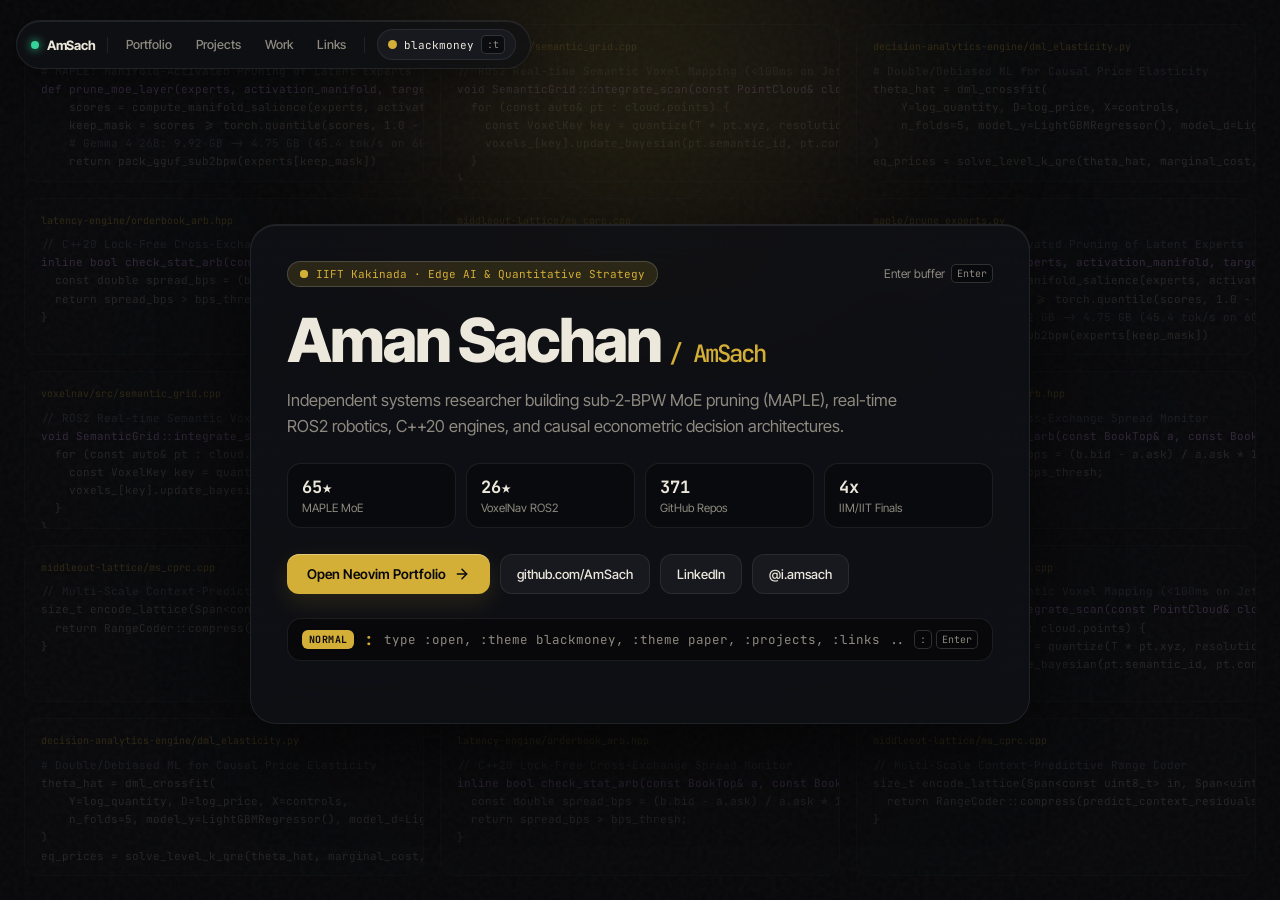
==== index.html @ d87b83f7 "Initial commit: AmSach Neovim-inspired portfolio" ====
<!DOCTYPE html>
<html lang="en">
<head>
  <meta charset="UTF-8">
  <meta name="viewport" content="width=device-width, initial-scale=1.0">
  <title>Aman Sachan (AmSach) | Systems Researcher &amp; Data Strategist</title>
  <meta name="description" content="Aman Sachan (AmSach) - Independent systems researcher working on edge AI, MoE model compression (MAPLE), C++ engines, and econometric decision systems.">
  <link rel="icon" type="image/svg+xml" href="./favicon.svg">
  <link rel="preconnect" href="https://fonts.googleapis.com">
  <link rel="preconnect" href="https://fonts.gstatic.com" crossorigin>
  <link href="https://fonts.googleapis.com/css2?family=Inter+Tight:wght@400;500;600;700;800&family=JetBrains+Mono:wght@400;500;600&display=swap" rel="stylesheet">
  <link rel="stylesheet" href="./glimpse.css">
</head>
<body>
  <div class="noise-layer" aria-hidden="true"></div>
  <div class="ambient-glow" aria-hidden="true"></div>

  <!-- Animated Code Wall -->
  <div id="code-wall" class="code-wall" aria-hidden="true"></div>

  <!-- Floating Dynamic Island Nav -->
  <header class="floating-nav-wrap">
    <nav class="floating-nav" aria-label="Primary navigation">
      <a href="./" class="brand-pill">
        <span class="status-dot"></span>
        <span>AmSach</span>
      </a>
      <span class="nav-divider"></span>
      <a href="./site/" class="nav-link">Portfolio</a>
      <a href="./site/#projects" class="nav-link">Projects</a>
      <a href="./site/#experience" class="nav-link">Work</a>
      <a href="./site/#links" class="nav-link">Links</a>
      <span class="nav-divider"></span>
      <button id="theme-cycle-btn" class="theme-pill" type="button" title="Switch theme (:theme)">
        <span class="theme-swatch" id="theme-swatch"></span>
        <span id="theme-label">blackmoney</span>
        <kbd>:t</kbd>
      </button>
    </nav>
  </header>

  <!-- Center Hero Stage -->
  <main class="hero-stage">
    <div class="hero-card">
      <div class="hero-top-row">
        <div class="live-chip">
          <span class="ping-wrap">
            <span class="ping-ring"></span>
            <span class="ping-core"></span>
          </span>
          <span>IIFT Kakinada &middot; Edge AI &amp; Quantitative Strategy</span>
        </div>
        <div class="kbd-hint">
          <span>Enter buffer</span>
          <kbd>Enter</kbd>
        </div>
      </div>

      <h1 class="hero-title">
        Aman Sachan
        <span class="hero-handle">/ AmSach</span>
      </h1>

      <p class="hero-tagline">
        Independent systems researcher building sub-2-BPW MoE pruning (MAPLE), real-time ROS2 robotics, C++20 engines, and causal econometric decision architectures.
      </p>

      <div class="hero-metrics">
        <div class="metric-pill">
          <span class="metric-val">65★</span>
          <span class="metric-lbl">MAPLE MoE</span>
        </div>
        <div class="metric-pill">
          <span class="metric-val">26★</span>
          <span class="metric-lbl">VoxelNav ROS2</span>
        </div>
        <div class="metric-pill">
          <span class="metric-val">371</span>
          <span class="metric-lbl">GitHub Repos</span>
        </div>
        <div class="metric-pill">
          <span class="metric-val">4x</span>
          <span class="metric-lbl">IIM/IIT Finals</span>
        </div>
      </div>

      <div class="hero-actions">
        <a href="./site/" class="btn-primary">
          <span>Open Neovim Portfolio</span>
          <svg width="16" height="16" viewBox="0 0 24 24" fill="none" stroke="currentColor" stroke-width="2.2" stroke-linecap="round" stroke-linejoin="round"><path d="M5 12h14"/><path d="m12 5 7 7-7 7"/></svg>
        </a>
        <a href="https://github.com/AmSach" target="_blank" rel="noopener noreferrer" class="btn-secondary">
          <span>github.com/AmSach</span>
        </a>
        <a href="https://www.linkedin.com/in/theamansachan" target="_blank" rel="noopener noreferrer" class="btn-secondary">
          <span>LinkedIn</span>
        </a>
        <a href="https://www.instagram.com/i.amsach" target="_blank" rel="noopener noreferrer" class="btn-secondary">
          <span>@i.amsach</span>
        </a>
      </div>

      <!-- Neovim Command Bar -->
      <form id="cmd-form" class="nvim-cmd-bar" autocomplete="off">
        <span class="cmd-mode">NORMAL</span>
        <span class="cmd-colon">:</span>
        <input id="cmd-input" type="text" placeholder="type :open, :theme blackmoney, :theme paper, :projects, :links ..." aria-label="Neovim command input">
        <div class="cmd-shortcuts">
          <kbd>:</kbd>
          <kbd>Enter</kbd>
        </div>
      </form>
      <div id="cmd-feedback" class="cmd-feedback" aria-live="polite"></div>
    </div>
  </main>

  <script src="./glimpse.js" type="module"></script>
</body>
</html>
---- glimpse.css ----
:root {
  --bg: #08080a;
  --surface: #101115;
  --surface-hover: #17191f;
  --border: rgba(255, 255, 255, 0.08);
  --border-strong: rgba(255, 255, 255, 0.16);
  --text: #ede8dc;
  --muted: #8e8a80;
  --accent: #d4af37;
  --accent-soft: rgba(212, 175, 55, 0.14);
  --keyword: #c792ea;
  --string: #c3e88d;
  --number: #f78c6c;
  --comment: #5c6370;
  --ease-spring: cubic-bezier(0.16, 1, 0.3, 1);
}

*, *::before, *::after {
  box-sizing: border-box;
  margin: 0;
  padding: 0;
}

html, body {
  min-height: 100%;
  background-color: var(--bg);
  color: var(--text);
  font-family: 'Inter Tight', system-ui, -apple-system, sans-serif;
  overflow-x: hidden;
  transition: background-color 300ms var(--ease-spring), color 300ms var(--ease-spring);
}

.noise-layer {
  position: fixed;
  inset: 0;
  pointer-events: none;
  z-index: 1;
  opacity: 0.035;
  background-image: url("data:image/svg+xml,%3Csvg viewBox='0 0 200 200' xmlns='http://www.w3.org/2000/svg'%3E%3Cfilter id='n'%3E%3CfeTurbulence type='fractalNoise' baseFrequency='0.85' numOctaves='3' stitchTiles='stitch'/%3E%3C/filter%3E%3Crect width='100%25' height='100%25' filter='url(%23n)'/%3E%3C/svg%3E");
}

.ambient-glow {
  position: fixed;
  top: -20vh;
  left: 50%;
  transform: translateX(-50%);
  width: 900px;
  height: 520px;
  background: radial-gradient(circle, var(--accent-soft) 0%, transparent 68%);
  filter: blur(70px);
  pointer-events: none;
  z-index: 1;
}

.code-wall {
  position: fixed;
  inset: 0;
  z-index: 0;
  display: grid;
  grid-template-columns: repeat(auto-fill, minmax(360px, 1fr));
  gap: 16px;
  padding: 24px;
  opacity: 0.22;
  pointer-events: none;
  mask-image: radial-gradient(circle at 50% 50%, rgba(0,0,0,0.35) 0%, rgba(0,0,0,0.95) 70%);
  -webkit-mask-image: radial-gradient(circle at 50% 50%, rgba(0,0,0,0.35) 0%, rgba(0,0,0,0.95) 70%);
}

.wall-block {
  font-family: 'JetBrains Mono', monospace;
  font-size: 11px;
  line-height: 1.65;
  padding: 14px 16px;
  border-radius: 14px;
  border: 1px solid var(--border);
  background: color-mix(in srgb, var(--surface) 60%, transparent);
  overflow: hidden;
  animation: wallFloat 14s ease-in-out infinite alternate;
}

.wall-file {
  color: var(--accent);
  font-size: 10px;
  margin-bottom: 6px;
  opacity: 0.85;
}

.wall-line {
  white-space: pre;
  color: var(--muted);
}

.wall-line.is-comment { color: var(--comment); }
.wall-line.is-kw { color: var(--keyword); }

@keyframes wallFloat {
  from { transform: translateY(0px); }
  to { transform: translateY(-10px); }
}

.floating-nav-wrap {
  position: fixed;
  top: 20px;
  inset-x: 0;
  z-index: 40;
  display: flex;
  justify-content: center;
  padding: 0 16px;
  pointer-events: none;
}

.floating-nav {
  pointer-events: auto;
  display: flex;
  align-items: center;
  gap: 12px;
  padding: 8px 14px;
  border-radius: 999px;
  background: color-mix(in srgb, var(--surface) 78%, transparent);
  backdrop-filter: blur(18px) saturate(180%);
  -webkit-backdrop-filter: blur(18px) saturate(180%);
  border: 1px solid var(--border);
  box-shadow: 0 12px 36px rgba(0, 0, 0, 0.35), inset 0 1px 0 rgba(255, 255, 255, 0.08);
  transition: border-color 220ms var(--ease-spring), transform 220ms var(--ease-spring);
}

.floating-nav:hover {
  border-color: var(--border-strong);
}

.brand-pill {
  display: inline-flex;
  align-items: center;
  gap: 8px;
  font-weight: 700;
  font-size: 13px;
  color: var(--text);
  text-decoration: none;
  letter-spacing: -0.02em;
}

.status-dot {
  width: 8px;
  height: 8px;
  border-radius: 50%;
  background: #34d399;
  box-shadow: 0 0 10px #34d399;
}

.nav-divider {
  width: 1px;
  height: 16px;
  background: var(--border);
}

.nav-link {
  font-size: 12.5px;
  font-weight: 500;
  color: var(--muted);
  text-decoration: none;
  padding: 4px 6px;
  border-radius: 8px;
  transition: color 180ms ease, background-color 180ms ease;
}

.nav-link:hover {
  color: var(--text);
  background: var(--accent-soft);
}

.theme-pill {
  display: inline-flex;
  align-items: center;
  gap: 7px;
  padding: 5px 10px;
  border-radius: 999px;
  border: 1px solid var(--border);
  background: var(--surface-hover);
  color: var(--text);
  font-family: 'JetBrains Mono', monospace;
  font-size: 11px;
  cursor: pointer;
  transition: transform 180ms var(--ease-spring), border-color 180ms ease;
}

.theme-pill:hover {
  border-color: var(--border-strong);
}

.theme-pill:active {
  transform: scale(0.96);
}

.theme-swatch {
  width: 9px;
  height: 9px;
  border-radius: 50%;
  background: var(--accent);
}

kbd {
  font-family: 'JetBrains Mono', monospace;
  font-size: 10px;
  padding: 2px 5px;
  border-radius: 5px;
  border: 1px solid var(--border-strong);
  background: color-mix(in srgb, var(--bg) 70%, transparent);
  color: var(--muted);
}

.hero-stage {
  position: relative;
  z-index: 10;
  min-height: 100vh;
  display: flex;
  align-items: center;
  justify-content: center;
  padding: 96px 20px 48px;
}

.hero-card {
  width: 100%;
  max-width: 780px;
  padding: 36px;
  border-radius: 26px;
  background: color-mix(in srgb, var(--surface) 86%, transparent);
  backdrop-filter: blur(24px) saturate(160%);
  -webkit-backdrop-filter: blur(24px) saturate(160%);
  border: 1px solid var(--border);
  box-shadow: 0 28px 80px rgba(0, 0, 0, 0.55), inset 0 1px 0 rgba(255, 255, 255, 0.08);
  animation: cardEnter 520ms var(--ease-spring) both;
}

@keyframes cardEnter {
  from { opacity: 0; transform: translateY(14px) scale(0.985); }
  to { opacity: 1; transform: translateY(0) scale(1); }
}

.hero-top-row {
  display: flex;
  flex-wrap: wrap;
  align-items: center;
  justify-content: space-between;
  gap: 12px;
  margin-bottom: 22px;
}

.live-chip {
  display: inline-flex;
  align-items: center;
  gap: 8px;
  padding: 5px 12px;
  border-radius: 999px;
  background: var(--accent-soft);
  border: 1px solid var(--border-strong);
  font-family: 'JetBrains Mono', monospace;
  font-size: 11px;
  color: var(--accent);
}

.ping-wrap {
  position: relative;
  display: inline-flex;
  width: 8px;
  height: 8px;
}

.ping-ring {
  position: absolute;
  inset: 0;
  border-radius: 50%;
  background: var(--accent);
  opacity: 0.7;
  animation: ping 1.8s cubic-bezier(0, 0, 0.2, 1) infinite;
}

.ping-core {
  position: relative;
  width: 8px;
  height: 8px;
  border-radius: 50%;
  background: var(--accent);
}

@keyframes ping {
  75%, 100% { transform: scale(2.1); opacity: 0; }
}

.kbd-hint {
  display: inline-flex;
  align-items: center;
  gap: 6px;
  font-size: 12px;
  color: var(--muted);
}

.hero-title {
  font-size: clamp(2.4rem, 5.5vw, 3.8rem);
  font-weight: 800;
  letter-spacing: -0.035em;
  line-height: 1.05;
  margin-bottom: 14px;
}

.hero-handle {
  font-family: 'JetBrains Mono', monospace;
  font-size: clamp(1.1rem, 2.5vw, 1.5rem);
  font-weight: 500;
  color: var(--accent);
}

.hero-tagline {
  font-size: 16.5px;
  line-height: 1.6;
  color: var(--muted);
  max-width: 640px;
  margin-bottom: 24px;
}

.hero-metrics {
  display: grid;
  grid-template-columns: repeat(4, minmax(0, 1fr));
  gap: 10px;
  margin-bottom: 26px;
}

.metric-pill {
  padding: 12px 14px;
  border-radius: 14px;
  border: 1px solid var(--border);
  background: color-mix(in srgb, var(--bg) 55%, transparent);
  display: flex;
  flex-direction: column;
  gap: 3px;
}

.metric-val {
  font-family: 'JetBrains Mono', monospace;
  font-size: 17px;
  font-weight: 700;
  color: var(--text);
}

.metric-lbl {
  font-size: 11.5px;
  color: var(--muted);
}

.hero-actions {
  display: flex;
  flex-wrap: wrap;
  gap: 10px;
  margin-bottom: 24px;
}

.btn-primary {
  display: inline-flex;
  align-items: center;
  gap: 8px;
  padding: 11px 20px;
  border-radius: 12px;
  font-size: 13.5px;
  font-weight: 600;
  text-decoration: none;
  background: var(--accent);
  color: #09090b;
  box-shadow: 0 8px 24px var(--accent-soft), inset 0 1px 0 rgba(255, 255, 255, 0.35);
  transition: transform 200ms var(--ease-spring), filter 180ms ease;
}

.btn-primary:hover {
  filter: brightness(1.08);
  transform: translateY(-1px);
}

.btn-primary:active {
  transform: scale(0.97);
}

.btn-secondary {
  display: inline-flex;
  align-items: center;
  gap: 7px;
  padding: 11px 16px;
  border-radius: 12px;
  font-size: 13px;
  font-weight: 500;
  text-decoration: none;
  color: var(--text);
  background: var(--surface-hover);
  border: 1px solid var(--border);
  transition: transform 200ms var(--ease-spring), border-color 180ms ease, background-color 180ms ease;
}

.btn-secondary:hover {
  border-color: var(--border-strong);
  transform: translateY(-1px);
}

.btn-secondary:active {
  transform: scale(0.97);
}

.nvim-cmd-bar {
  display: flex;
  align-items: center;
  gap: 10px;
  padding: 10px 14px;
  border-radius: 14px;
  border: 1px solid var(--border);
  background: color-mix(in srgb, var(--bg) 82%, transparent);
  font-family: 'JetBrains Mono', monospace;
}

.cmd-mode {
  font-size: 10px;
  font-weight: 700;
  padding: 3px 7px;
  border-radius: 6px;
  background: var(--accent);
  color: #09090b;
  letter-spacing: 0.04em;
}

.cmd-colon {
  color: var(--accent);
  font-weight: 700;
}

.nvim-cmd-bar input {
  flex: 1;
  background: transparent;
  border: none;
  outline: none;
  color: var(--text);
  font-family: inherit;
  font-size: 12.5px;
}

.nvim-cmd-bar input::placeholder {
  color: var(--muted);
}

.cmd-shortcuts {
  display: flex;
  gap: 4px;
}

.cmd-feedback {
  margin-top: 8px;
  min-height: 18px;
  font-family: 'JetBrains Mono', monospace;
  font-size: 11.5px;
  color: var(--accent);
}

@media (max-width: 680px) {
  .hero-card { padding: 24px 20px; }
  .hero-metrics { grid-template-columns: repeat(2, minmax(0, 1fr)); }
  .nav-link { display: none; }
}
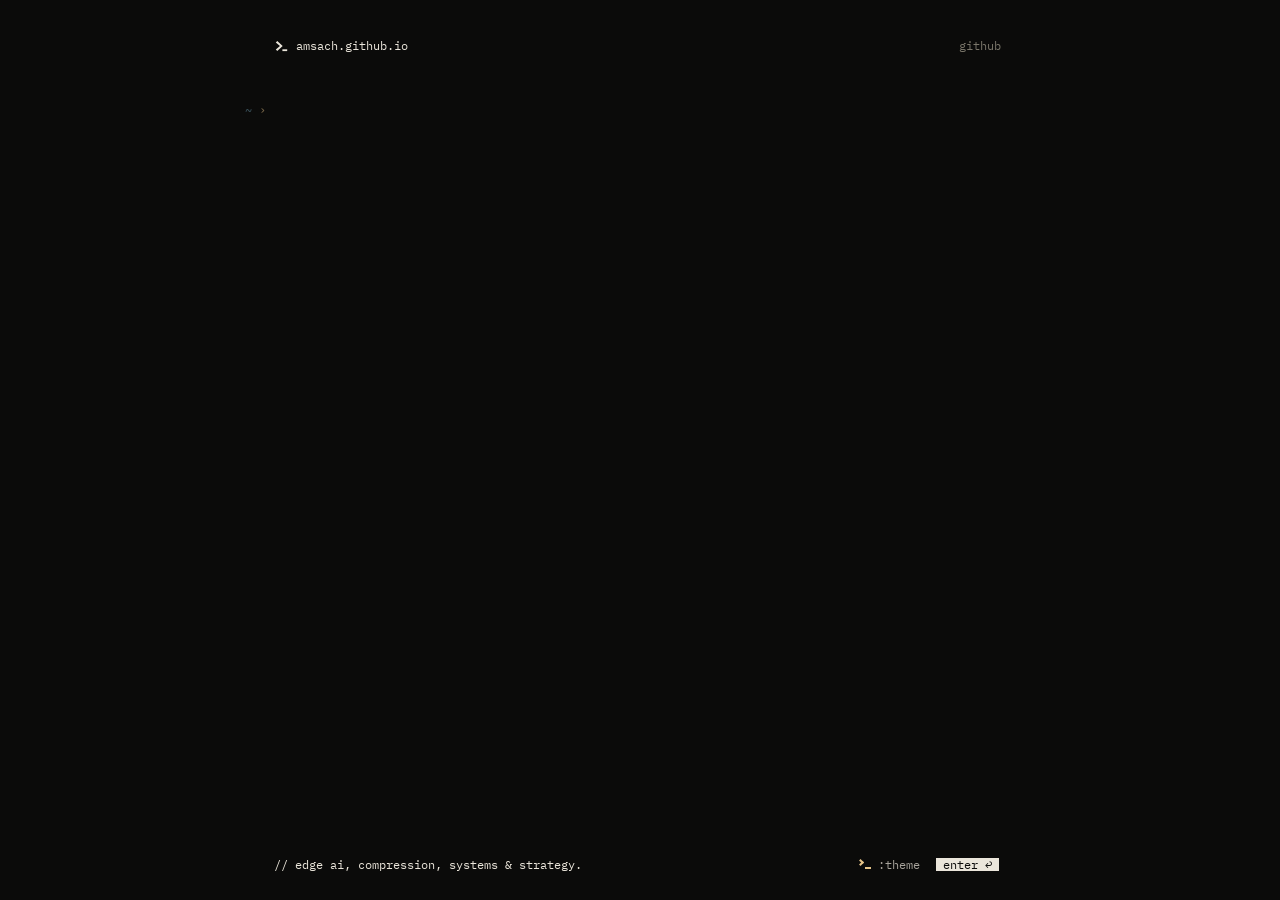
==== commit 3b4d86ab: "Rebuild on authentic dev-portfolio-template with AmSach data" ====
--- a/index.html
+++ b/index.html
@@ -1,119 +1,38 @@
-<!DOCTYPE html>
+<!doctype html>
 <html lang="en">
 <head>
-  <meta charset="UTF-8">
-  <meta name="viewport" content="width=device-width, initial-scale=1.0">
-  <title>Aman Sachan (AmSach) | Systems Researcher &amp; Data Strategist</title>
-  <meta name="description" content="Aman Sachan (AmSach) - Independent systems researcher working on edge AI, MoE model compression (MAPLE), C++ engines, and econometric decision systems.">
-  <link rel="icon" type="image/svg+xml" href="./favicon.svg">
-  <link rel="preconnect" href="https://fonts.googleapis.com">
-  <link rel="preconnect" href="https://fonts.gstatic.com" crossorigin>
-  <link href="https://fonts.googleapis.com/css2?family=Inter+Tight:wght@400;500;600;700;800&family=JetBrains+Mono:wght@400;500;600&display=swap" rel="stylesheet">
-  <link rel="stylesheet" href="./glimpse.css">
+<meta charset="utf-8">
+<meta name="viewport" content="width=device-width, initial-scale=1">
+<title>amsach.github.io</title>
+<meta name="description" content="amsach.github.io — a quiet wall of code. edge ai, compression, systems &amp; strategy.">
+<link rel="icon" href="/favicon.svg" type="image/svg+xml">
+<link rel="stylesheet" href="/intros/shared/frame.css">
+<link rel="stylesheet" href="glimpse.css">
 </head>
 <body>
-  <div class="noise-layer" aria-hidden="true"></div>
-  <div class="ambient-glow" aria-hidden="true"></div>
-
-  <!-- Animated Code Wall -->
-  <div id="code-wall" class="code-wall" aria-hidden="true"></div>
-
-  <!-- Floating Dynamic Island Nav -->
-  <header class="floating-nav-wrap">
-    <nav class="floating-nav" aria-label="Primary navigation">
-      <a href="./" class="brand-pill">
-        <span class="status-dot"></span>
-        <span>AmSach</span>
-      </a>
-      <span class="nav-divider"></span>
-      <a href="./site/" class="nav-link">Portfolio</a>
-      <a href="./site/#projects" class="nav-link">Projects</a>
-      <a href="./site/#experience" class="nav-link">Work</a>
-      <a href="./site/#links" class="nav-link">Links</a>
-      <span class="nav-divider"></span>
-      <button id="theme-cycle-btn" class="theme-pill" type="button" title="Switch theme (:theme)">
-        <span class="theme-swatch" id="theme-swatch"></span>
-        <span id="theme-label">blackmoney</span>
-        <kbd>:t</kbd>
-      </button>
+<main class="stage">
+  <header class="frame-top">
+    <a class="brand" href="/"><svg viewBox="0 0 88 80" aria-hidden="true"><path d="M8 16L36 40L8 64L18 74L54 40L18 6Z"/><path d="M52 62H84V74H52Z"/></svg><span>amsach.github.io</span></a>
+    <nav class="switch is-solo" aria-label="Elsewhere">
+      <a href="https://github.com/AmSach" rel="me">github</a>
     </nav>
   </header>
 
-  <!-- Center Hero Stage -->
-  <main class="hero-stage">
-    <div class="hero-card">
-      <div class="hero-top-row">
-        <div class="live-chip">
-          <span class="ping-wrap">
-            <span class="ping-ring"></span>
-            <span class="ping-core"></span>
-          </span>
-          <span>IIFT Kakinada &middot; Edge AI &amp; Quantitative Strategy</span>
-        </div>
-        <div class="kbd-hint">
-          <span>Enter buffer</span>
-          <kbd>Enter</kbd>
-        </div>
-      </div>
+  <h1 class="sr-only">amsach.github.io — edge ai, compression, systems &amp; strategy.</h1>
+  <canvas class="wall" aria-hidden="true"></canvas>
+  <div class="glass kb-glass" aria-hidden="true"></div>
+  <canvas class="machine" aria-hidden="true"></canvas>
+  <canvas class="tile" aria-hidden="true"></canvas>
+  <p class="status" aria-hidden="true"><span class="mode">NORMAL</span><span class="path"></span><span class="pos"></span></p>
+  <p class="cmdline" aria-hidden="true"><span class="cmd"></span><span class="showcmd"></span></p>
+  <p class="status pane-status" aria-hidden="true"><span class="mode">NORMAL</span><span class="path"></span><span class="pos"></span></p>
+  <p class="cmdline pane-cmd" aria-hidden="true"><span class="cmd"></span><span class="showcmd"></span></p>
 
-      <h1 class="hero-title">
-        Aman Sachan
-        <span class="hero-handle">/ AmSach</span>
-      </h1>
-
-      <p class="hero-tagline">
-        Independent systems researcher building sub-2-BPW MoE pruning (MAPLE), real-time ROS2 robotics, C++20 engines, and causal econometric decision architectures.
-      </p>
-
-      <div class="hero-metrics">
-        <div class="metric-pill">
-          <span class="metric-val">65★</span>
-          <span class="metric-lbl">MAPLE MoE</span>
-        </div>
-        <div class="metric-pill">
-          <span class="metric-val">26★</span>
-          <span class="metric-lbl">VoxelNav ROS2</span>
-        </div>
-        <div class="metric-pill">
-          <span class="metric-val">371</span>
-          <span class="metric-lbl">GitHub Repos</span>
-        </div>
-        <div class="metric-pill">
-          <span class="metric-val">4x</span>
-          <span class="metric-lbl">IIM/IIT Finals</span>
-        </div>
-      </div>
-
-      <div class="hero-actions">
-        <a href="./site/" class="btn-primary">
-          <span>Open Neovim Portfolio</span>
-          <svg width="16" height="16" viewBox="0 0 24 24" fill="none" stroke="currentColor" stroke-width="2.2" stroke-linecap="round" stroke-linejoin="round"><path d="M5 12h14"/><path d="m12 5 7 7-7 7"/></svg>
-        </a>
-        <a href="https://github.com/AmSach" target="_blank" rel="noopener noreferrer" class="btn-secondary">
-          <span>github.com/AmSach</span>
-        </a>
-        <a href="https://www.linkedin.com/in/theamansachan" target="_blank" rel="noopener noreferrer" class="btn-secondary">
-          <span>LinkedIn</span>
-        </a>
-        <a href="https://www.instagram.com/i.amsach" target="_blank" rel="noopener noreferrer" class="btn-secondary">
-          <span>@i.amsach</span>
-        </a>
-      </div>
-
-      <!-- Neovim Command Bar -->
-      <form id="cmd-form" class="nvim-cmd-bar" autocomplete="off">
-        <span class="cmd-mode">NORMAL</span>
-        <span class="cmd-colon">:</span>
-        <input id="cmd-input" type="text" placeholder="type :open, :theme blackmoney, :theme paper, :projects, :links ..." aria-label="Neovim command input">
-        <div class="cmd-shortcuts">
-          <kbd>:</kbd>
-          <kbd>Enter</kbd>
-        </div>
-      </form>
-      <div id="cmd-feedback" class="cmd-feedback" aria-live="polite"></div>
-    </div>
-  </main>
-
-  <script src="./glimpse.js" type="module"></script>
+  <a class="enter" href="/site/" aria-label="Enter">enter ↩</a>
+  <button class="theme-key" type="button" aria-label="Change theme"><span class="command-glyph" aria-hidden="true"></span>:theme</button>
+  <p class="note" aria-hidden="true">// edge ai, compression, systems &amp; strategy.</p>
+  <nav class="sources sr-only" aria-label="Code shown on this page"></nav>
+</main>
+<script type="module" src="glimpse.js"></script>
 </body>
 </html>
--- a/intros/shared/frame.css
+++ b/intros/shared/frame.css
@@ -0,0 +1,217 @@
+@font-face {
+  font-family: "Archivo";
+  src: url("/assets/fonts/archivo.ttf") format("truetype");
+  font-weight: 100 900;
+  font-stretch: 62% 125%;
+  font-display: swap;
+}
+
+@font-face {
+  font-family: "Instrument Serif";
+  src: url("/assets/fonts/InstrumentSerif-Regular.ttf") format("truetype");
+  font-style: normal;
+  font-weight: 400;
+  font-display: swap;
+}
+
+@font-face {
+  font-family: "Instrument Serif";
+  src: url("/intros/shared/InstrumentSerif-Italic.ttf") format("truetype");
+  font-style: italic;
+  font-weight: 400;
+  font-display: swap;
+}
+
+@font-face {
+  font-family: "Plex Mono";
+  src: url("/assets/fonts/IBMPlexMono-Regular.ttf") format("truetype");
+  font-weight: 400;
+  font-display: swap;
+}
+
+*,
+*::before,
+*::after {
+  box-sizing: border-box;
+}
+
+html,
+body {
+  margin: 0;
+  height: 100%;
+}
+
+body {
+  background: var(--bg);
+  color: var(--ink);
+  font-family: "Archivo", system-ui, sans-serif;
+  -webkit-font-smoothing: antialiased;
+}
+
+a,
+button {
+  color: inherit;
+}
+
+button {
+  font: inherit;
+}
+
+:focus-visible {
+  outline: 2px solid var(--ink);
+  outline-offset: 3px;
+}
+
+.stage {
+  position: relative;
+  height: 100svh;
+  min-height: 560px;
+  overflow: hidden;
+}
+
+.frame-top {
+  position: absolute;
+  top: 26px;
+  left: 40px;
+  right: 40px;
+  z-index: 6;
+  display: flex;
+  align-items: center;
+  justify-content: space-between;
+  gap: 16px;
+  pointer-events: none;
+}
+
+.frame-top > * {
+  pointer-events: auto;
+}
+
+.brand {
+  display: inline-flex;
+  align-items: center;
+  gap: 12px;
+  min-height: 44px;
+  color: var(--chrome);
+  font-weight: 500;
+  font-size: 11px;
+  letter-spacing: 0.3em;
+  text-decoration: none;
+}
+
+.brand svg {
+  width: 18px;
+  height: auto;
+  fill: currentColor;
+}
+
+.switch {
+  display: flex;
+  gap: 2px;
+}
+
+.switch a {
+  display: inline-flex;
+  align-items: center;
+  justify-content: center;
+  min-width: 44px;
+  min-height: 44px;
+  color: var(--dim);
+  font: 400 11px/1 "Plex Mono", monospace;
+  letter-spacing: 0.14em;
+  text-decoration: none;
+}
+
+.switch a:hover {
+  color: var(--ink);
+}
+
+.switch a[aria-current="page"] {
+  color: var(--ink);
+  text-decoration: underline;
+  text-underline-offset: 7px;
+}
+
+.enter {
+  position: absolute;
+  right: 40px;
+  bottom: 26px;
+  z-index: 6;
+  display: inline-flex;
+  align-items: center;
+  gap: 10px;
+  min-height: 44px;
+  text-transform: uppercase;
+  color: var(--chrome);
+  font-weight: 500;
+  font-size: 11px;
+  letter-spacing: 0.3em;
+  text-decoration: none;
+}
+
+.serif {
+  font-family: "Instrument Serif", serif;
+  font-weight: 400;
+}
+
+.serif i {
+  font-style: italic;
+}
+
+.mono {
+  font-family: "Plex Mono", monospace;
+  font-size: 10.5px;
+  letter-spacing: 0.16em;
+  text-transform: uppercase;
+}
+
+.quiet-button {
+  min-height: 44px;
+  padding: 0;
+  border: 0;
+  background: none;
+  color: var(--dim);
+  cursor: pointer;
+}
+
+.quiet-button:hover {
+  color: var(--ink);
+}
+
+.is-hidden {
+  visibility: hidden;
+}
+
+.sr-only {
+  position: absolute;
+  width: 1px;
+  height: 1px;
+  overflow: hidden;
+  clip-path: inset(50%);
+  white-space: nowrap;
+}
+
+.poster {
+  position: absolute;
+  inset: 0;
+  z-index: 4;
+  width: 100%;
+  height: 100%;
+  object-fit: cover;
+}
+
+@media (max-width: 640px) {
+  .frame-top {
+    top: 12px;
+    left: 16px;
+    right: 12px;
+  }
+
+  .brand span {
+    display: none;
+  }
+
+  .enter {
+    right: 16px;
+    bottom: 12px;
+  }
+}
--- a/glimpse.css
+++ b/glimpse.css
@@ -1,461 +1,324 @@
-:root {
-  --bg: #08080a;
-  --surface: #101115;
-  --surface-hover: #17191f;
-  --border: rgba(255, 255, 255, 0.08);
-  --border-strong: rgba(255, 255, 255, 0.16);
-  --text: #ede8dc;
-  --muted: #8e8a80;
-  --accent: #d4af37;
-  --accent-soft: rgba(212, 175, 55, 0.14);
-  --keyword: #c792ea;
-  --string: #c3e88d;
-  --number: #f78c6c;
-  --comment: #5c6370;
-  --ease-spring: cubic-bezier(0.16, 1, 0.3, 1);
-}
-
-*, *::before, *::after {
-  box-sizing: border-box;
+body {
+  --bg: #050505;
+  --ink: #ebe6db;
+  --dim: #6d6b66;
+  --chrome: #a9a49a;
+  --cell-w: 7.2px;
+  --cell-h: 13px;
+}
+
+.wall {
+  position: absolute;
+  inset: 0;
+  z-index: 1;
+  width: 100%;
+  height: 100%;
+  touch-action: pinch-zoom;
+}
+
+.tile {
+  position: absolute;
+  inset: 0;
+  z-index: 2;
+  display: none;
+  width: 100%;
+  height: 100%;
+  pointer-events: none;
+}
+
+.machine {
+  position: absolute;
+  z-index: 2;
+  display: none;
+  pointer-events: none;
+}
+
+.status {
+  position: absolute;
+  z-index: 3;
+  display: flex;
   margin: 0;
-  padding: 0;
-}
-
-html, body {
-  min-height: 100%;
-  background-color: var(--bg);
-  color: var(--text);
-  font-family: 'Inter Tight', system-ui, -apple-system, sans-serif;
-  overflow-x: hidden;
-  transition: background-color 300ms var(--ease-spring), color 300ms var(--ease-spring);
-}
-
-.noise-layer {
-  position: fixed;
-  inset: 0;
-  pointer-events: none;
-  z-index: 1;
-  opacity: 0.035;
-  background-image: url("data:image/svg+xml,%3Csvg viewBox='0 0 200 200' xmlns='http://www.w3.org/2000/svg'%3E%3Cfilter id='n'%3E%3CfeTurbulence type='fractalNoise' baseFrequency='0.85' numOctaves='3' stitchTiles='stitch'/%3E%3C/filter%3E%3Crect width='100%25' height='100%25' filter='url(%23n)'/%3E%3C/svg%3E");
-}
-
-.ambient-glow {
-  position: fixed;
-  top: -20vh;
-  left: 50%;
-  transform: translateX(-50%);
-  width: 900px;
-  height: 520px;
-  background: radial-gradient(circle, var(--accent-soft) 0%, transparent 68%);
-  filter: blur(70px);
-  pointer-events: none;
-  z-index: 1;
-}
-
-.code-wall {
-  position: fixed;
-  inset: 0;
-  z-index: 0;
-  display: grid;
-  grid-template-columns: repeat(auto-fill, minmax(360px, 1fr));
-  gap: 16px;
-  padding: 24px;
-  opacity: 0.22;
-  pointer-events: none;
-  mask-image: radial-gradient(circle at 50% 50%, rgba(0,0,0,0.35) 0%, rgba(0,0,0,0.95) 70%);
-  -webkit-mask-image: radial-gradient(circle at 50% 50%, rgba(0,0,0,0.35) 0%, rgba(0,0,0,0.95) 70%);
-}
-
-.wall-block {
-  font-family: 'JetBrains Mono', monospace;
-  font-size: 11px;
-  line-height: 1.65;
-  padding: 14px 16px;
-  border-radius: 14px;
-  border: 1px solid var(--border);
-  background: color-mix(in srgb, var(--surface) 60%, transparent);
+  background: var(--line, var(--bg));
+  color: var(--chrome);
+  font: 400 12px/13px "Plex Mono", ui-monospace, monospace;
+  letter-spacing: 0;
+  white-space: nowrap;
   overflow: hidden;
-  animation: wallFloat 14s ease-in-out infinite alternate;
-}
-
-.wall-file {
-  color: var(--accent);
-  font-size: 10px;
-  margin-bottom: 6px;
-  opacity: 0.85;
-}
-
-.wall-line {
+  pointer-events: none;
+  opacity: 0;
+  transition: opacity 320ms cubic-bezier(0.23, 1, 0.32, 1);
+}
+
+.status.is-on {
+  opacity: 1;
+}
+
+.status .mode {
+  padding: 0 var(--cell-w);
+  background: var(--accent, var(--ink));
+  color: var(--bg);
+}
+
+.status .path {
+  flex: 1;
+  min-width: 0;
+  padding: 0 var(--cell-w);
+  overflow: hidden;
+  text-overflow: ellipsis;
+}
+
+.status .pos {
+  padding: 0 var(--cell-w);
+}
+
+.status.is-insert .mode {
+  background: var(--insert, var(--accent, var(--ink)));
+}
+
+.cmdline {
+  position: absolute;
+  z-index: 3;
+  display: flex;
+  height: var(--cell-h);
+  margin: 0;
+  color: var(--ink);
+  font: 400 12px/13px "Plex Mono", ui-monospace, monospace;
+  letter-spacing: 0;
   white-space: pre;
-  color: var(--muted);
-}
-
-.wall-line.is-comment { color: var(--comment); }
-.wall-line.is-kw { color: var(--keyword); }
-
-@keyframes wallFloat {
-  from { transform: translateY(0px); }
-  to { transform: translateY(-10px); }
-}
-
-.floating-nav-wrap {
-  position: fixed;
-  top: 20px;
-  inset-x: 0;
-  z-index: 40;
-  display: flex;
-  justify-content: center;
-  padding: 0 16px;
-  pointer-events: none;
-}
-
-.floating-nav {
-  pointer-events: auto;
-  display: flex;
-  align-items: center;
-  gap: 12px;
-  padding: 8px 14px;
-  border-radius: 999px;
-  background: color-mix(in srgb, var(--surface) 78%, transparent);
-  backdrop-filter: blur(18px) saturate(180%);
-  -webkit-backdrop-filter: blur(18px) saturate(180%);
-  border: 1px solid var(--border);
-  box-shadow: 0 12px 36px rgba(0, 0, 0, 0.35), inset 0 1px 0 rgba(255, 255, 255, 0.08);
-  transition: border-color 220ms var(--ease-spring), transform 220ms var(--ease-spring);
-}
-
-.floating-nav:hover {
-  border-color: var(--border-strong);
-}
-
-.brand-pill {
+  overflow: hidden;
+  pointer-events: none;
+  opacity: 0;
+  transition: opacity 320ms cubic-bezier(0.23, 1, 0.32, 1);
+}
+
+.cmdline.is-on {
+  opacity: 1;
+}
+
+.cmdline .cmd {
+  flex: 1;
+  min-width: 0;
+  overflow: hidden;
+}
+
+.cmdline.is-typing .cmd::after {
+  content: "";
+  display: inline-block;
+  width: var(--cell-w);
+  height: var(--cell-h);
+  vertical-align: top;
+  background: var(--accent, var(--ink));
+}
+
+.cmdline .showcmd {
+  flex: none;
+  width: calc(11 * var(--cell-w));
+  color: var(--chrome);
+}
+
+.glass {
+  position: absolute;
+  z-index: 2;
+  display: none;
+  pointer-events: none;
+  background: color-mix(in srgb, var(--bg) 35%, transparent);
+  -webkit-backdrop-filter: blur(6px);
+  backdrop-filter: blur(6px);
+}
+
+.kb-glass {
+  --feather: 14px;
+  opacity: 0;
+  transition: opacity 320ms cubic-bezier(0.23, 1, 0.32, 1);
+  -webkit-mask-image: linear-gradient(to right, transparent, #000 var(--feather), #000 calc(100% - var(--feather)), transparent), linear-gradient(to bottom, transparent, #000 var(--feather), #000 calc(100% - var(--feather)), transparent);
+  -webkit-mask-composite: source-in;
+  mask-image: linear-gradient(to right, transparent, #000 var(--feather), #000 calc(100% - var(--feather)), transparent), linear-gradient(to bottom, transparent, #000 var(--feather), #000 calc(100% - var(--feather)), transparent);
+  mask-composite: intersect;
+}
+
+.kb-glass.is-on {
+  opacity: 1;
+}
+
+.frame-top {
+  top: 0;
+  left: 0;
+  right: 0;
+}
+
+.brand {
+  position: absolute;
+  left: calc(5 * var(--cell-w));
+  top: calc(3 * var(--cell-h));
+  gap: var(--cell-w);
+  min-height: 0;
+  color: var(--ink);
+  font: 400 12px/13px "Plex Mono", ui-monospace, monospace;
+  letter-spacing: 0;
+}
+
+.brand svg {
+  width: calc(2 * var(--cell-w));
+  height: 12px;
+}
+
+.brand::after,
+.enter::after {
+  content: "";
+  position: absolute;
+  inset: -16px -8px;
+}
+
+.switch {
+  position: absolute;
+  top: 26px;
+  right: 40px;
+}
+
+.switch.is-solo {
+  top: calc(3 * var(--cell-h));
+}
+
+.switch.is-solo a {
+  position: relative;
+  min-width: 0;
+  min-height: 0;
+  font: 400 12px/13px "Plex Mono", ui-monospace, monospace;
+  letter-spacing: 0;
+}
+
+.switch.is-solo a::after {
+  content: "";
+  position: absolute;
+  inset: -16px -8px;
+}
+
+.enter {
+  position: absolute;
+  right: auto;
+  bottom: auto;
+  z-index: 6;
+  display: block;
+  min-height: 0;
+  padding: 0 var(--cell-w);
+  background: var(--ink);
+  color: var(--bg);
+  font: 400 12px/13px "Plex Mono", ui-monospace, monospace;
+  letter-spacing: 0;
+  text-transform: none;
+  white-space: nowrap;
+}
+
+.enter:hover {
+  filter: brightness(1.18);
+}
+
+.theme-key {
+  position: absolute;
+  z-index: 6;
   display: inline-flex;
   align-items: center;
-  gap: 8px;
-  font-weight: 700;
-  font-size: 13px;
-  color: var(--text);
-  text-decoration: none;
-  letter-spacing: -0.02em;
-}
-
-.status-dot {
-  width: 8px;
-  height: 8px;
-  border-radius: 50%;
-  background: #34d399;
-  box-shadow: 0 0 10px #34d399;
-}
-
-.nav-divider {
-  width: 1px;
-  height: 16px;
-  background: var(--border);
-}
-
-.nav-link {
-  font-size: 12.5px;
-  font-weight: 500;
-  color: var(--muted);
-  text-decoration: none;
-  padding: 4px 6px;
-  border-radius: 8px;
-  transition: color 180ms ease, background-color 180ms ease;
-}
-
-.nav-link:hover {
-  color: var(--text);
-  background: var(--accent-soft);
-}
-
-.theme-pill {
-  display: inline-flex;
-  align-items: center;
-  gap: 7px;
-  padding: 5px 10px;
-  border-radius: 999px;
-  border: 1px solid var(--border);
-  background: var(--surface-hover);
-  color: var(--text);
-  font-family: 'JetBrains Mono', monospace;
-  font-size: 11px;
+  gap: var(--cell-w);
+  margin: 0;
+  border: 0;
+  padding: 0;
+  background: none;
+  color: var(--chrome);
+  font: 400 12px/13px "Plex Mono", ui-monospace, monospace;
+  letter-spacing: 0;
+  white-space: nowrap;
   cursor: pointer;
-  transition: transform 180ms var(--ease-spring), border-color 180ms ease;
-}
-
-.theme-pill:hover {
-  border-color: var(--border-strong);
-}
-
-.theme-pill:active {
-  transform: scale(0.96);
-}
-
-.theme-swatch {
-  width: 9px;
-  height: 9px;
-  border-radius: 50%;
-  background: var(--accent);
-}
-
-kbd {
-  font-family: 'JetBrains Mono', monospace;
-  font-size: 10px;
-  padding: 2px 5px;
-  border-radius: 5px;
-  border: 1px solid var(--border-strong);
-  background: color-mix(in srgb, var(--bg) 70%, transparent);
-  color: var(--muted);
-}
-
-.hero-stage {
+}
+
+.theme-key:hover {
+  color: var(--ink);
+}
+
+.command-glyph {
   position: relative;
-  z-index: 10;
-  min-height: 100vh;
-  display: flex;
-  align-items: center;
-  justify-content: center;
-  padding: 96px 20px 48px;
-}
-
-.hero-card {
-  width: 100%;
-  max-width: 780px;
-  padding: 36px;
-  border-radius: 26px;
-  background: color-mix(in srgb, var(--surface) 86%, transparent);
-  backdrop-filter: blur(24px) saturate(160%);
-  -webkit-backdrop-filter: blur(24px) saturate(160%);
-  border: 1px solid var(--border);
-  box-shadow: 0 28px 80px rgba(0, 0, 0, 0.55), inset 0 1px 0 rgba(255, 255, 255, 0.08);
-  animation: cardEnter 520ms var(--ease-spring) both;
-}
-
-@keyframes cardEnter {
-  from { opacity: 0; transform: translateY(14px) scale(0.985); }
-  to { opacity: 1; transform: translateY(0) scale(1); }
-}
-
-.hero-top-row {
-  display: flex;
-  flex-wrap: wrap;
-  align-items: center;
-  justify-content: space-between;
-  gap: 12px;
-  margin-bottom: 22px;
-}
-
-.live-chip {
-  display: inline-flex;
-  align-items: center;
-  gap: 8px;
-  padding: 5px 12px;
-  border-radius: 999px;
-  background: var(--accent-soft);
-  border: 1px solid var(--border-strong);
-  font-family: 'JetBrains Mono', monospace;
-  font-size: 11px;
-  color: var(--accent);
-}
-
-.ping-wrap {
-  position: relative;
-  display: inline-flex;
-  width: 8px;
-  height: 8px;
-}
-
-.ping-ring {
-  position: absolute;
-  inset: 0;
-  border-radius: 50%;
-  background: var(--accent);
-  opacity: 0.7;
-  animation: ping 1.8s cubic-bezier(0, 0, 0.2, 1) infinite;
-}
-
-.ping-core {
-  position: relative;
-  width: 8px;
-  height: 8px;
-  border-radius: 50%;
-  background: var(--accent);
-}
-
-@keyframes ping {
-  75%, 100% { transform: scale(2.1); opacity: 0; }
-}
-
-.kbd-hint {
-  display: inline-flex;
-  align-items: center;
-  gap: 6px;
-  font-size: 12px;
-  color: var(--muted);
-}
-
-.hero-title {
-  font-size: clamp(2.4rem, 5.5vw, 3.8rem);
-  font-weight: 800;
-  letter-spacing: -0.035em;
-  line-height: 1.05;
-  margin-bottom: 14px;
-}
-
-.hero-handle {
-  font-family: 'JetBrains Mono', monospace;
-  font-size: clamp(1.1rem, 2.5vw, 1.5rem);
-  font-weight: 500;
-  color: var(--accent);
-}
-
-.hero-tagline {
-  font-size: 16.5px;
-  line-height: 1.6;
-  color: var(--muted);
-  max-width: 640px;
-  margin-bottom: 24px;
-}
-
-.hero-metrics {
-  display: grid;
-  grid-template-columns: repeat(4, minmax(0, 1fr));
-  gap: 10px;
-  margin-bottom: 26px;
-}
-
-.metric-pill {
-  padding: 12px 14px;
-  border-radius: 14px;
-  border: 1px solid var(--border);
-  background: color-mix(in srgb, var(--bg) 55%, transparent);
-  display: flex;
-  flex-direction: column;
-  gap: 3px;
-}
-
-.metric-val {
-  font-family: 'JetBrains Mono', monospace;
-  font-size: 17px;
-  font-weight: 700;
-  color: var(--text);
-}
-
-.metric-lbl {
-  font-size: 11.5px;
-  color: var(--muted);
-}
-
-.hero-actions {
-  display: flex;
-  flex-wrap: wrap;
-  gap: 10px;
-  margin-bottom: 24px;
-}
-
-.btn-primary {
-  display: inline-flex;
-  align-items: center;
-  gap: 8px;
-  padding: 11px 20px;
-  border-radius: 12px;
-  font-size: 13.5px;
-  font-weight: 600;
-  text-decoration: none;
-  background: var(--accent);
-  color: #09090b;
-  box-shadow: 0 8px 24px var(--accent-soft), inset 0 1px 0 rgba(255, 255, 255, 0.35);
-  transition: transform 200ms var(--ease-spring), filter 180ms ease;
-}
-
-.btn-primary:hover {
-  filter: brightness(1.08);
-  transform: translateY(-1px);
-}
-
-.btn-primary:active {
-  transform: scale(0.97);
-}
-
-.btn-secondary {
-  display: inline-flex;
-  align-items: center;
-  gap: 7px;
-  padding: 11px 16px;
-  border-radius: 12px;
-  font-size: 13px;
-  font-weight: 500;
-  text-decoration: none;
-  color: var(--text);
-  background: var(--surface-hover);
-  border: 1px solid var(--border);
-  transition: transform 200ms var(--ease-spring), border-color 180ms ease, background-color 180ms ease;
-}
-
-.btn-secondary:hover {
-  border-color: var(--border-strong);
-  transform: translateY(-1px);
-}
-
-.btn-secondary:active {
-  transform: scale(0.97);
-}
-
-.nvim-cmd-bar {
-  display: flex;
-  align-items: center;
-  gap: 10px;
-  padding: 10px 14px;
-  border-radius: 14px;
-  border: 1px solid var(--border);
-  background: color-mix(in srgb, var(--bg) 82%, transparent);
-  font-family: 'JetBrains Mono', monospace;
-}
-
-.cmd-mode {
-  font-size: 10px;
-  font-weight: 700;
-  padding: 3px 7px;
-  border-radius: 6px;
-  background: var(--accent);
-  color: #09090b;
-  letter-spacing: 0.04em;
-}
-
-.cmd-colon {
-  color: var(--accent);
-  font-weight: 700;
-}
-
-.nvim-cmd-bar input {
-  flex: 1;
-  background: transparent;
-  border: none;
-  outline: none;
-  color: var(--text);
-  font-family: inherit;
-  font-size: 12.5px;
-}
-
-.nvim-cmd-bar input::placeholder {
-  color: var(--muted);
-}
-
-.cmd-shortcuts {
-  display: flex;
-  gap: 4px;
-}
-
-.cmd-feedback {
-  margin-top: 8px;
-  min-height: 18px;
-  font-family: 'JetBrains Mono', monospace;
-  font-size: 11.5px;
-  color: var(--accent);
-}
-
-@media (max-width: 680px) {
-  .hero-card { padding: 24px 20px; }
-  .hero-metrics { grid-template-columns: repeat(2, minmax(0, 1fr)); }
-  .nav-link { display: none; }
-}
+  display: inline-block;
+  width: 14px;
+  height: 10px;
+  flex: none;
+  color: var(--accent, var(--ink));
+}
+
+.command-glyph::before {
+  position: absolute;
+  top: 1px;
+  left: 1px;
+  width: 5px;
+  height: 5px;
+  border-right: 2px solid currentColor;
+  border-bottom: 2px solid currentColor;
+  content: "";
+  transform: rotate(-45deg);
+}
+
+.command-glyph::after {
+  position: absolute;
+  right: 0;
+  bottom: 0;
+  width: 6px;
+  height: 2px;
+  background: currentColor;
+  content: "";
+}
+
+.theme-key .command-glyph {
+  margin-top: -1px;
+}
+
+.theme-key:focus-visible {
+  outline: 2px solid var(--ink);
+  outline-offset: 4px;
+}
+
+.enter:focus-visible {
+  outline-offset: 4px;
+}
+
+.note {
+  position: absolute;
+  left: calc(5 * var(--cell-w));
+  bottom: calc(2 * var(--cell-h));
+  z-index: 6;
+  margin: 0;
+  color: var(--ink);
+  font: 400 12px/13px "Plex Mono", ui-monospace, monospace;
+  letter-spacing: 0;
+  padding-right: var(--cell-w);
+  background: var(--bg);
+  white-space: nowrap;
+  pointer-events: none;
+}
+
+.brand,
+.switch,
+.note,
+.enter,
+.theme-key {
+  transition: opacity 320ms cubic-bezier(0.23, 1, 0.32, 1);
+}
+
+.is-leaving .brand,
+.is-leaving .switch,
+.is-leaving .note,
+.is-leaving .enter,
+.is-leaving .theme-key,
+.is-leaving .glass,
+.is-leaving .status,
+.is-leaving .cmdline {
+  opacity: 0;
+}
+
+@media (max-width: 640px) {
+  .brand span {
+    display: inline;
+  }
+
+  .switch {
+    top: calc(5 * var(--cell-h));
+    right: 8px;
+  }
+}
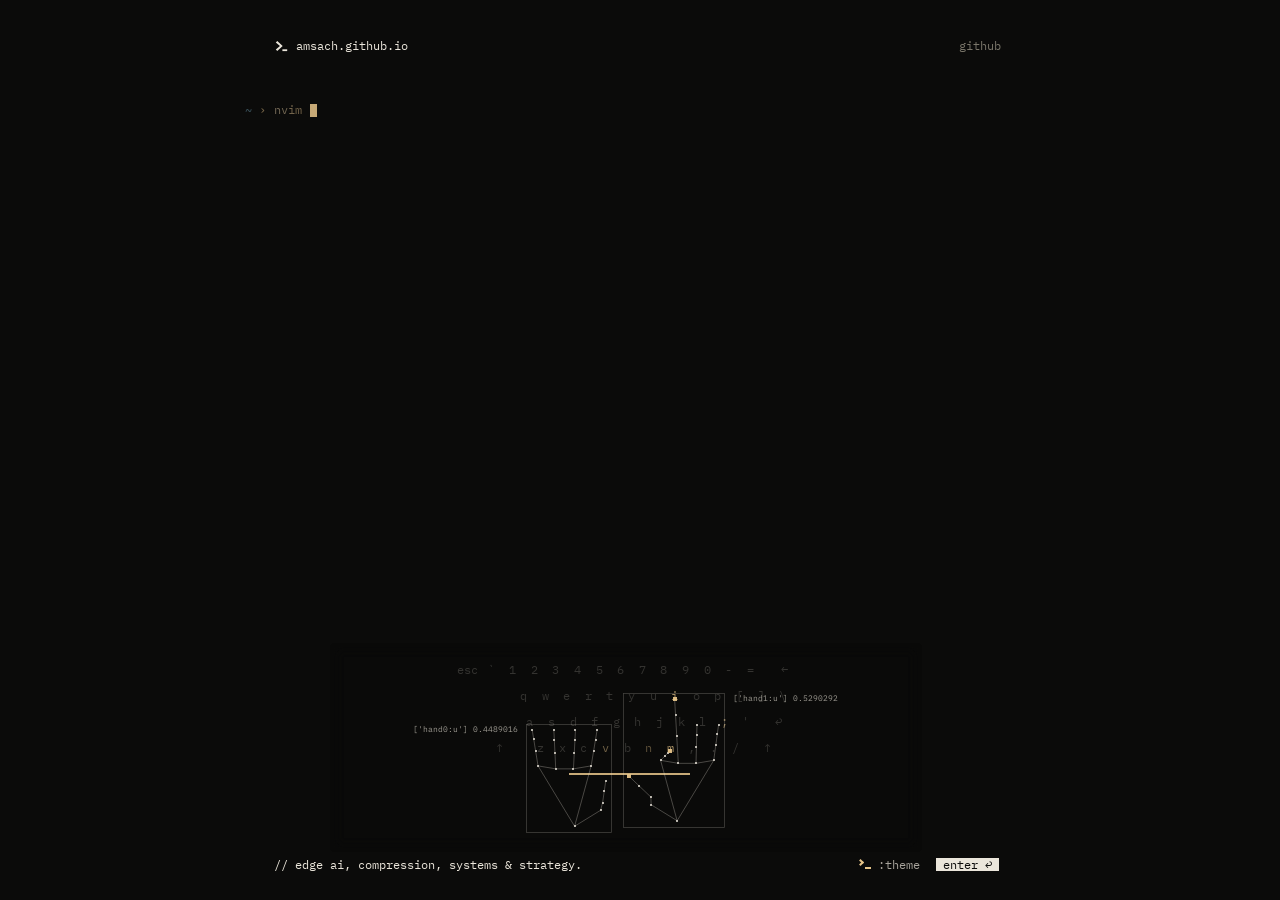
==== commit 04d30254: "Fix root-relative paths for GitHub Pages subpath deployment" ====
--- a/index.html
+++ b/index.html
@@ -5,14 +5,14 @@
 <meta name="viewport" content="width=device-width, initial-scale=1">
 <title>amsach.github.io</title>
 <meta name="description" content="amsach.github.io — a quiet wall of code. edge ai, compression, systems &amp; strategy.">
-<link rel="icon" href="/favicon.svg" type="image/svg+xml">
-<link rel="stylesheet" href="/intros/shared/frame.css">
+<link rel="icon" href="favicon.svg" type="image/svg+xml">
+<link rel="stylesheet" href="intros/shared/frame.css">
 <link rel="stylesheet" href="glimpse.css">
 </head>
 <body>
 <main class="stage">
   <header class="frame-top">
-    <a class="brand" href="/"><svg viewBox="0 0 88 80" aria-hidden="true"><path d="M8 16L36 40L8 64L18 74L54 40L18 6Z"/><path d="M52 62H84V74H52Z"/></svg><span>amsach.github.io</span></a>
+    <a class="brand" href="./"><svg viewBox="0 0 88 80" aria-hidden="true"><path d="M8 16L36 40L8 64L18 74L54 40L18 6Z"/><path d="M52 62H84V74H52Z"/></svg><span>amsach.github.io</span></a>
     <nav class="switch is-solo" aria-label="Elsewhere">
       <a href="https://github.com/AmSach" rel="me">github</a>
     </nav>
@@ -28,7 +28,7 @@
   <p class="status pane-status" aria-hidden="true"><span class="mode">NORMAL</span><span class="path"></span><span class="pos"></span></p>
   <p class="cmdline pane-cmd" aria-hidden="true"><span class="cmd"></span><span class="showcmd"></span></p>
 
-  <a class="enter" href="/site/" aria-label="Enter">enter ↩</a>
+  <a class="enter" href="site/" aria-label="Enter">enter ↩</a>
   <button class="theme-key" type="button" aria-label="Change theme"><span class="command-glyph" aria-hidden="true"></span>:theme</button>
   <p class="note" aria-hidden="true">// edge ai, compression, systems &amp; strategy.</p>
   <nav class="sources sr-only" aria-label="Code shown on this page"></nav>
--- a/intros/shared/frame.css
+++ b/intros/shared/frame.css
@@ -1,6 +1,6 @@
 @font-face {
   font-family: "Archivo";
-  src: url("/assets/fonts/archivo.ttf") format("truetype");
+  src: url("../../assets/fonts/archivo.ttf") format("truetype");
   font-weight: 100 900;
   font-stretch: 62% 125%;
   font-display: swap;
@@ -8,7 +8,7 @@
 
 @font-face {
   font-family: "Instrument Serif";
-  src: url("/assets/fonts/InstrumentSerif-Regular.ttf") format("truetype");
+  src: url("../../assets/fonts/InstrumentSerif-Regular.ttf") format("truetype");
   font-style: normal;
   font-weight: 400;
   font-display: swap;
@@ -16,7 +16,7 @@
 
 @font-face {
   font-family: "Instrument Serif";
-  src: url("/intros/shared/InstrumentSerif-Italic.ttf") format("truetype");
+  src: url("InstrumentSerif-Italic.ttf") format("truetype");
   font-style: italic;
   font-weight: 400;
   font-display: swap;
@@ -24,7 +24,7 @@
 
 @font-face {
   font-family: "Plex Mono";
-  src: url("/assets/fonts/IBMPlexMono-Regular.ttf") format("truetype");
+  src: url("../../assets/fonts/IBMPlexMono-Regular.ttf") format("truetype");
   font-weight: 400;
   font-display: swap;
 }
